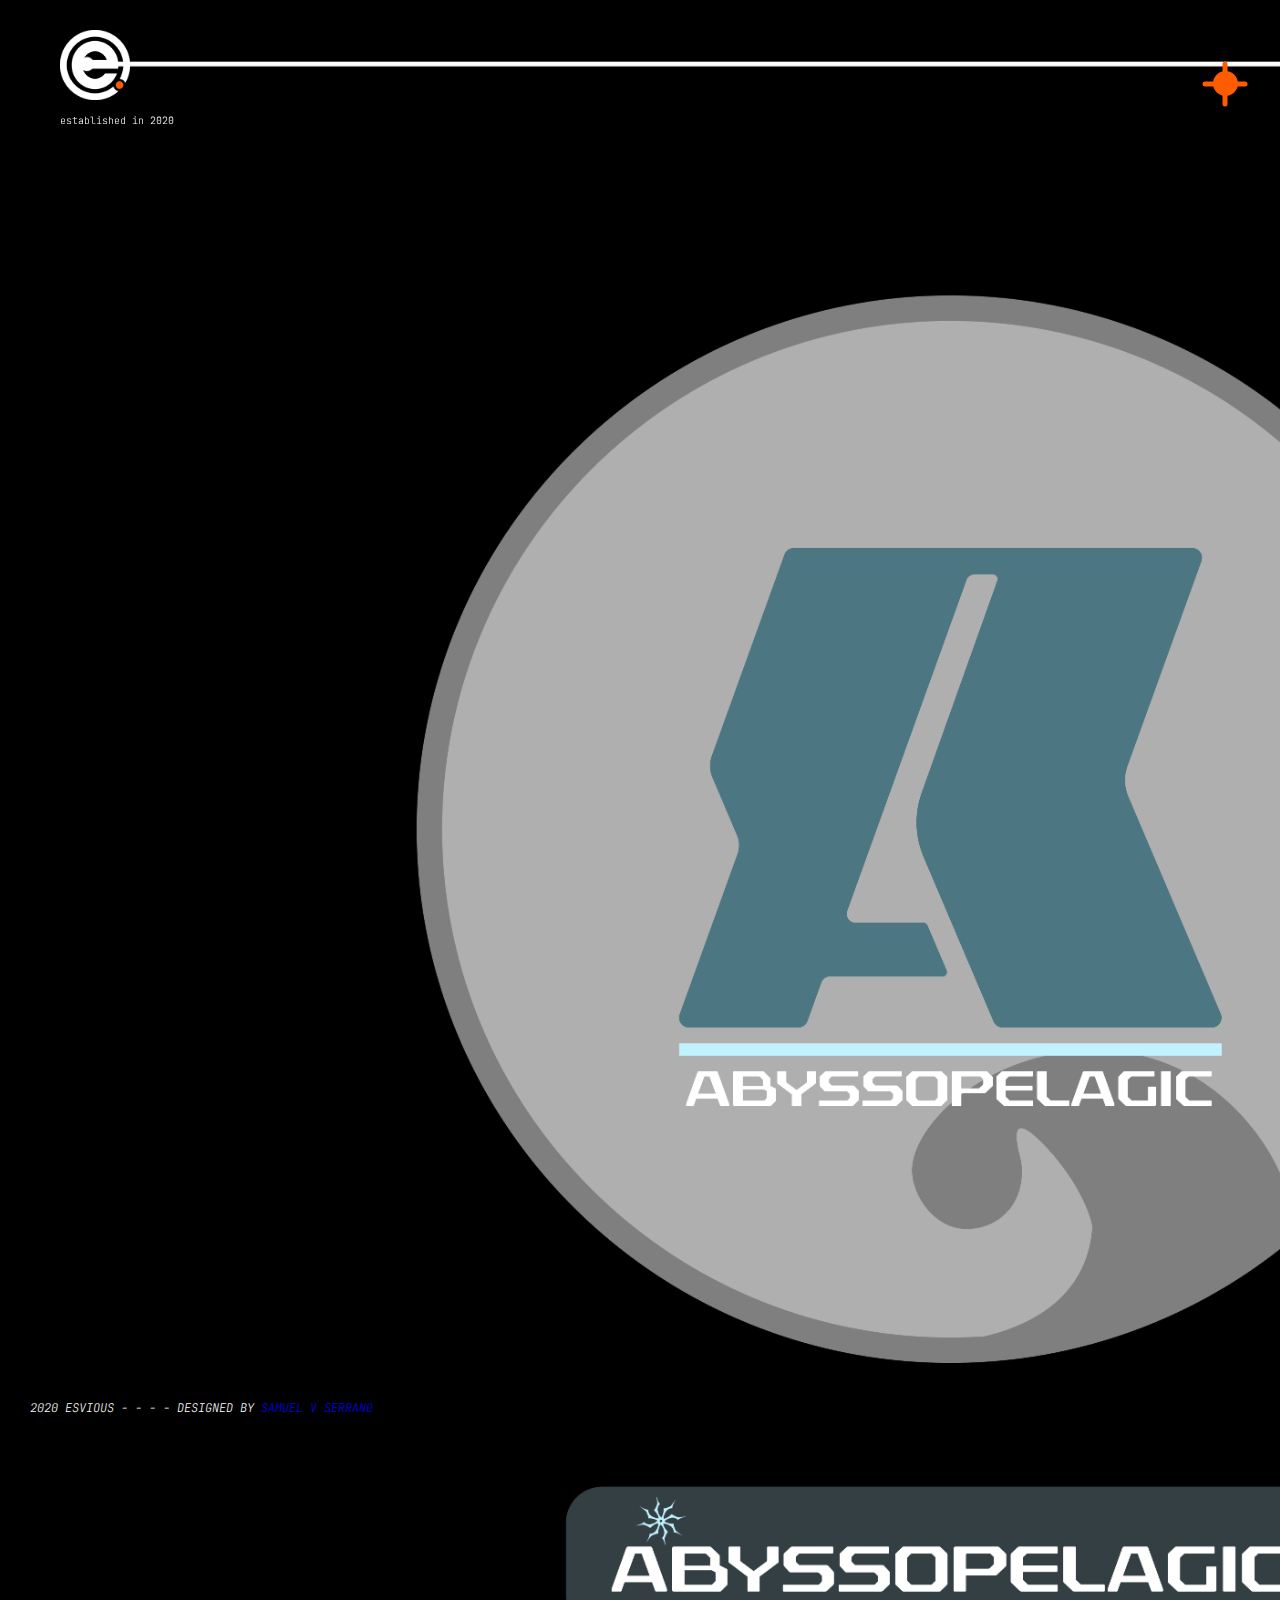
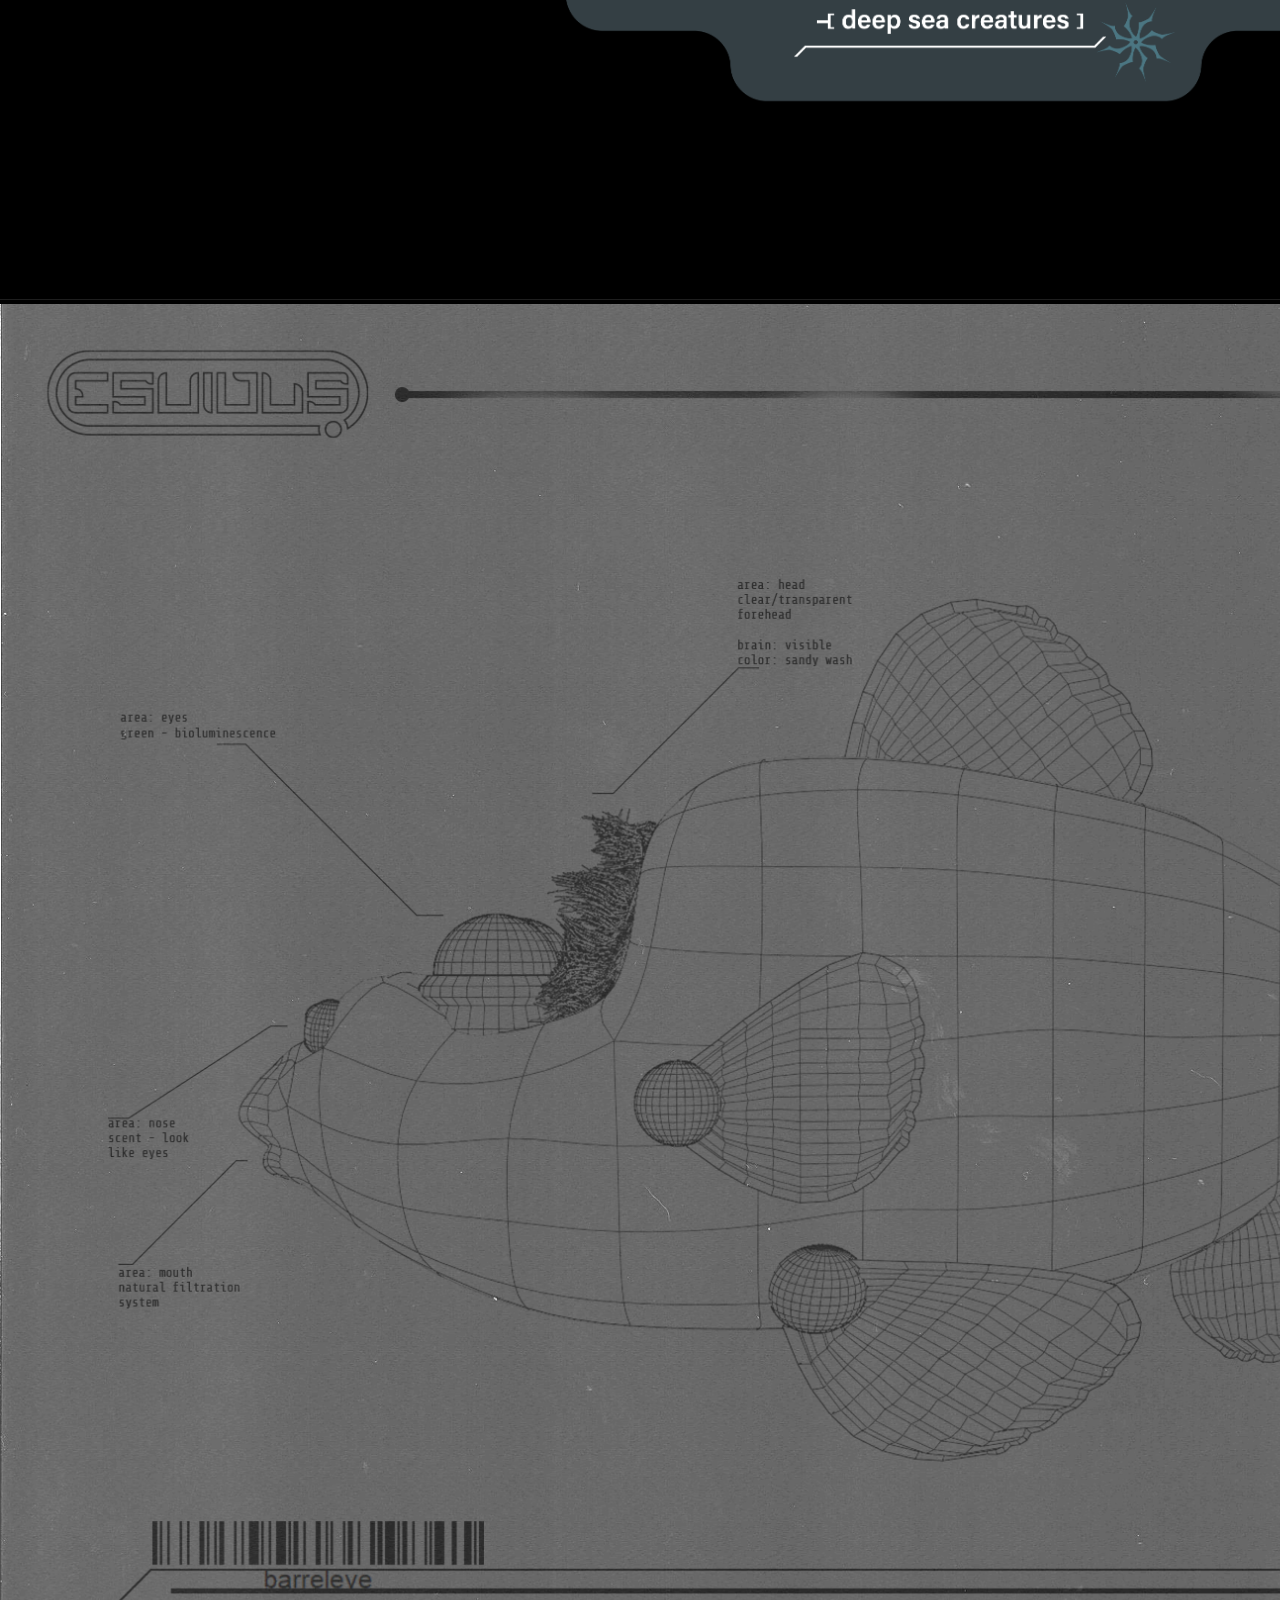
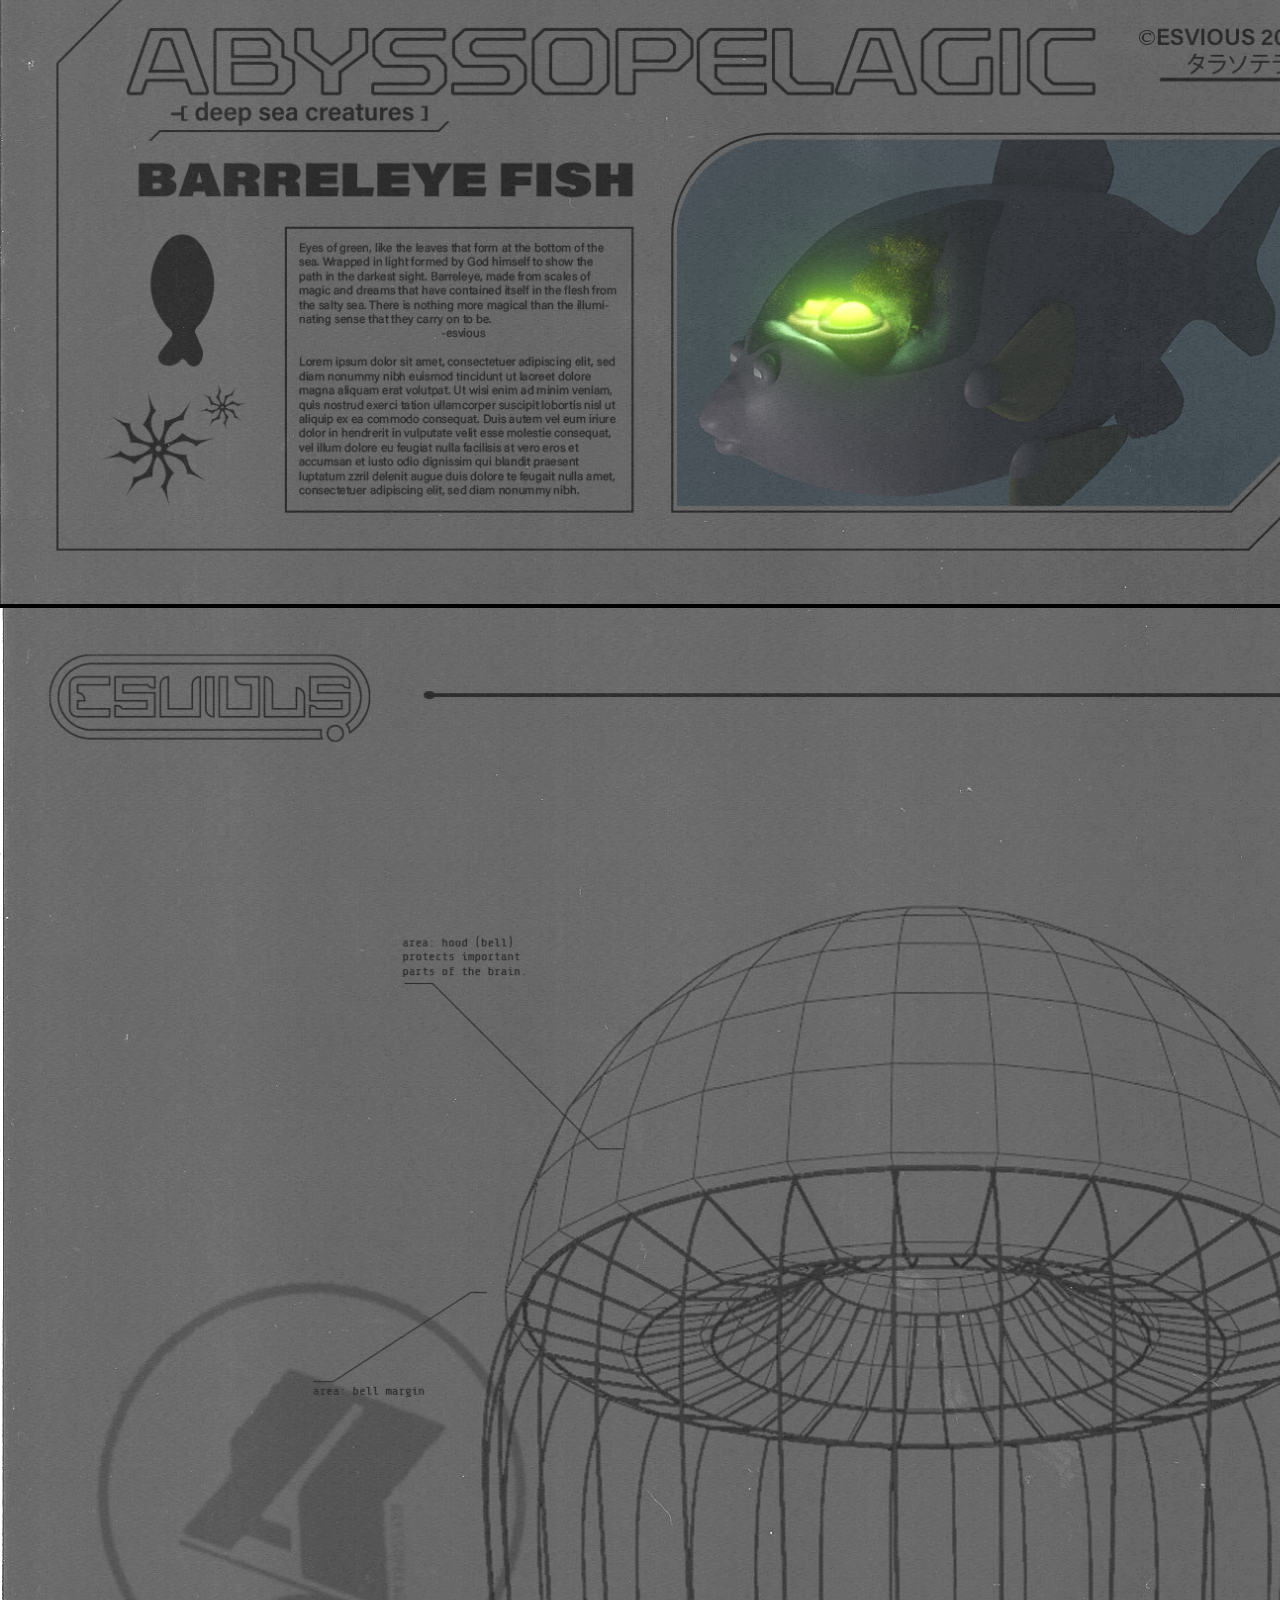
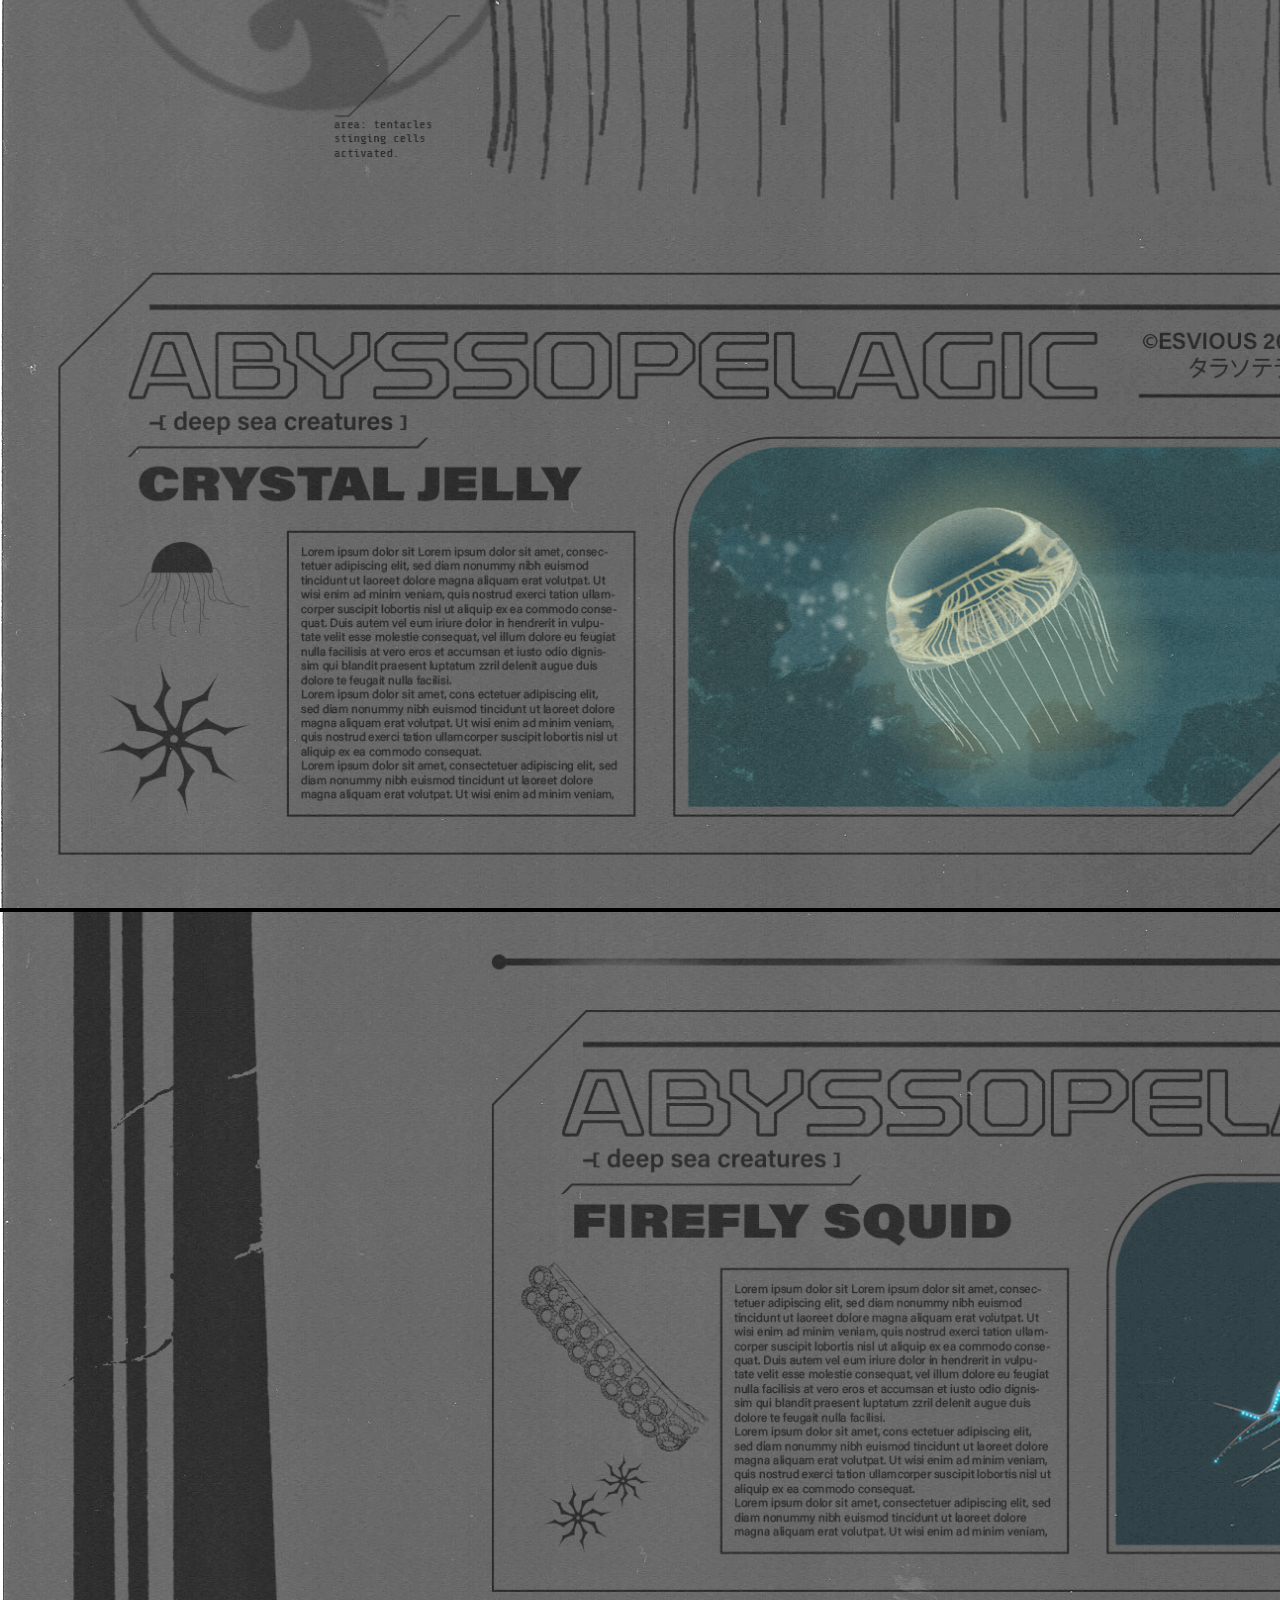
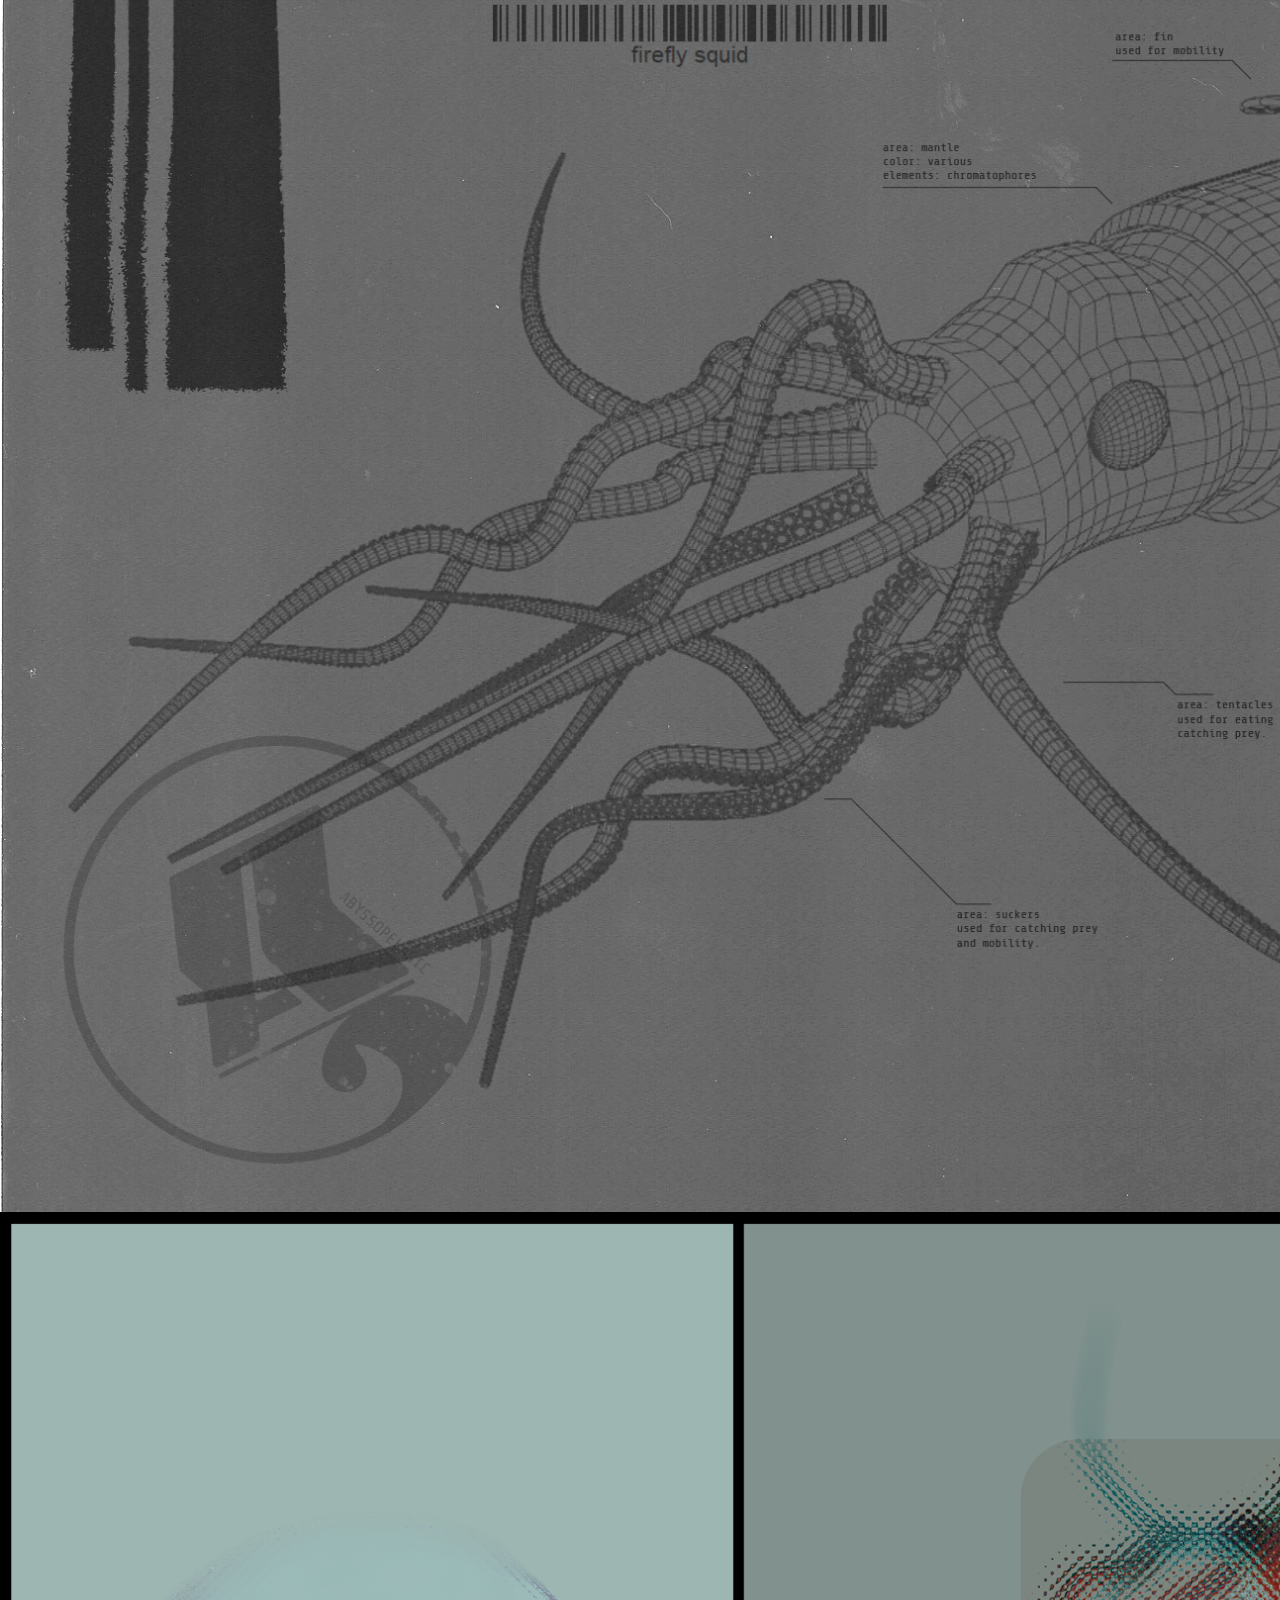
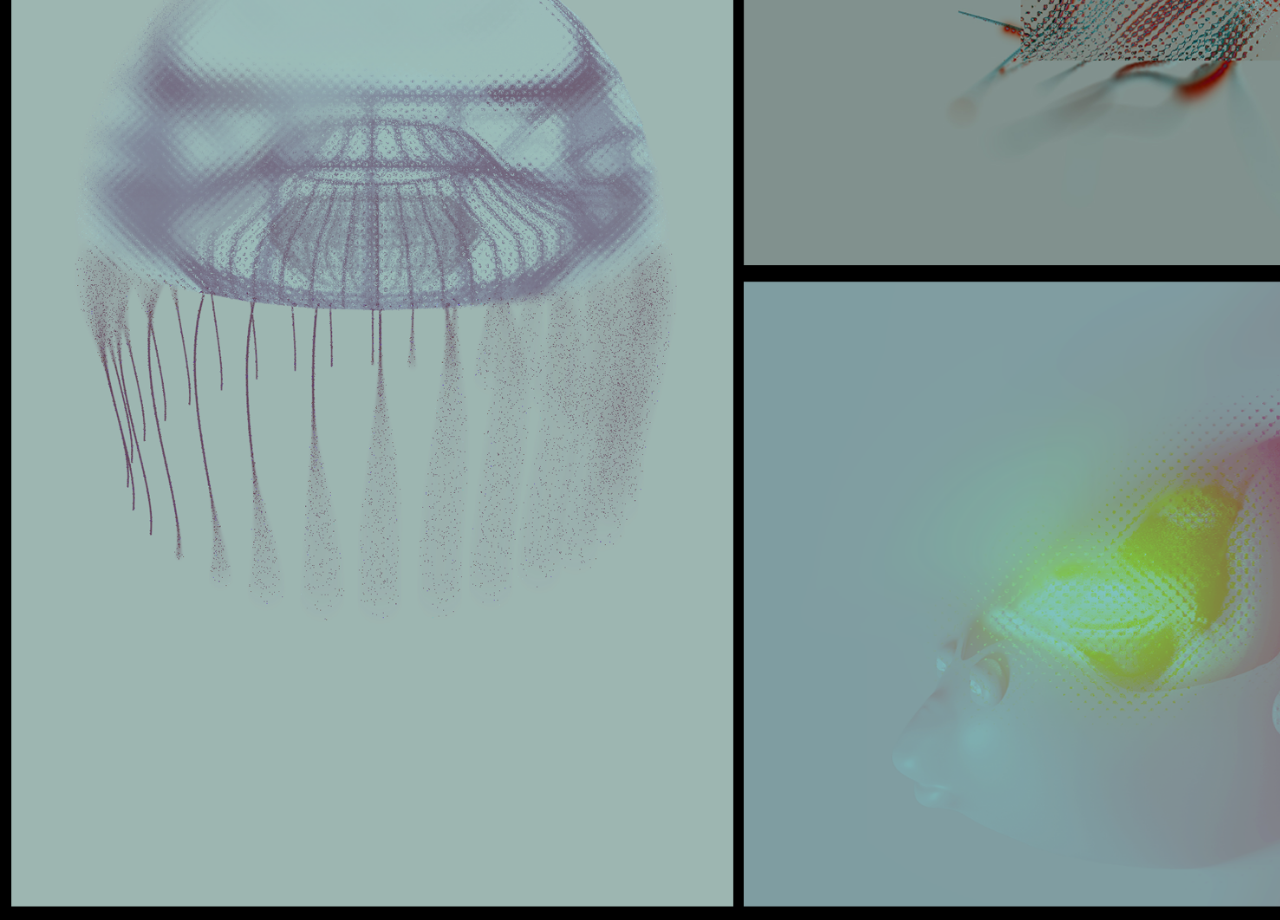
==== abysso.html @ 1f5da039 "new" ====
<!DOCTYPE html>
<html lang="en">
    <head>
        <title>esvious \ abyssopelagic</title>
		<meta charset="utf-8">
		<meta name="author" content="esvious">
        <meta name="viewport" content="width=device-width, initial-scale=1.0">
		<link href="styles.css" rel="stylesheet">
        <!--Favicon-->
        <link rel="icon" href="favicon-16x16.png" type="image/x-icon">
        <link rel="apple-touch-icon" sizes="180x180" href="/apple-touch-icon.png">
        <link rel="icon" type="image/png" sizes="32x32" href="/favicon-32x32.png">
        <link rel="icon" type="image/png" sizes="16x16" href="/favicon-16x16.png">
        <link rel="manifest" href="/site.webmanifest">
        <!--Favicon-->

        <!--Google Fonts - JetBrains Mono Designed by JetBrains, Philipp Nurullin, Konstantin Bulenkov-->
        <link rel="preconnect" href="https://fonts.googleapis.com">
        <link rel="preconnect" href="https://fonts.gstatic.com" crossorigin>
        <link href="https://fonts.googleapis.com/css2?family=JetBrains+Mono:ital,wght@0,100..800;1,100..800&display=swap" rel="stylesheet">
        <!--Google Fonts-->
    </head>
    
    <div id="wrapper">
        <body>
            <header>
                <div>
                    <a href="index.html"><img src="e_2024_logo_WHITE.png" alt="white logo" width="70px"></a>
                    <p>established in 2020</p>
                </div>

                <div class="nav-button">
                    <button class="atypical-menu-button" onclick="toggleMenu()"></button>

                     <nav class="full-screen-nav">
                        <ul>
                            <li><a href="ec.html">ETHEREAL CITY</a></li>
                            <li><a href="poe.html">PRODUCT OF ETHER</a></li>
                            <li><a href="abysso.html">ABYSSOPELAGIC</a></li>
                            <li><a href="hfth.html">HOPE FOR THE HOPELESS</a></li>
                            <li><a href="nostalgia.html">MY NOSTALGIA</a></li>
                            <li><a href="undead.html">UNDEAD</a></li>
                            <li><a href="#contact">PROJECT ORANGE</a></li>
                            <div class="dot"></div>
                            <li><a href="contact.html">CONTACT</a></li>
                            <p class="mob-foot">2020 ESVIOUS - - - - DESIGNED BY <a href="https://samvserrano.github.io/portfolio/" target="_blank" class="a-foot">SAMUEL V SERRANO</a></p>
                        </ul>
                    </nav>

                    <script>
                        function toggleMenu() {
                            var button = document.querySelector('.atypical-menu-button');
                            var nav = document.querySelector('.full-screen-nav');
                            button.classList.toggle('rotate');
                            nav.classList.toggle('visible');
                        }
                    </script>
                </div>
            </header>

            <div class="images">
                <img src="abysslogo-01.png" alt="">
                <img src="barreleyefish.png" alt="">
                <img src="crystaljelly.png" alt="">
                <img src="fireflysquid.png" alt="">
                <img src="neon-fishes.png" alt="">
            </div>
                
        </body>
    </div>

    <div class="collection">
        <footer>
            <p>2020 ESVIOUS - - - - DESIGNED BY <a href="https://samvserrano.github.io/portfolio/" target="_blank"> SAMUEL V SERRANO</a></p>
        </footer>
    </div> 
</html>
---- styles.css ----
#wrapper {
    width: 1890px;
    height: 1600px;
}

body {
    margin: 0;
    background-image: url(desert_esvious.jpg);
    background-color: #000000;
    background-repeat: no-repeat;
} 

header {
    display: flex; 
    position: fixed;
    width: 92%;
    margin-left: 60px;
    margin-top: 30px;
    justify-content: space-between;
    align-items: center; 
    z-index: 99;
}

header p {
    color: #FFFFFF;
    font-size: 10px;
}

p {
    font-family: "JetBrains Mono", monospace;
    font-optical-sizing: auto;
    font-weight: 200;
    font-style: normal;
}

.collection {
    margin-left: 10px;
    margin-top: -400px;
}


.ageless img {
    width: 1900px;
    margin-left: -10px;
}

.land-grid {
    display: grid;
    grid-template-columns: 1fr 1fr;
    gap: 50px;
    margin-top: -40px;
    margin-left: 25px;

}

.land-grid p {
    color: #FFFFFF;
    font-family: "JetBrains Mono", monospace;
    font-weight: 200;
    font-style: italic;
    font-size: 12px;

}

footer {
    margin-left: 20px;
    margin-top: 200px;
}

a {
    text-decoration: none;
}

a:hover {
    color: #FF5C00;
    transition: ease-in-out .3s;
}

a::after {
    color: #FF5C00;
}


footer p{
    color: #FFFFFF;
    font-family: "JetBrains Mono", monospace;
    font-weight: 200;
    font-style: italic;
    font-size: 12px;
}


/* BUTTON MENU */
.atypical-menu-button {
    width: 25px; /* Size of the button */
    height: 25px; /* Size of the button */
    background-color: #FF5C00;
    border: none;
    border-radius: 100%;
    position: relative;
    transition: transform 0.3s ease;
    color: white;
    z-index: 1001; /* Ensure button stays on top of the menu */
    cursor: pointer;
    display: flex;
    justify-content: center;
    align-items: center;
}

.atypical-menu-button::before, .atypical-menu-button::after {
    content: '';
    position: absolute;
    top: 50%;
    left: 50%;
    background-color: #FF5C00;
    width: 180%;
    height: 5px;
    border-radius: 5px; /* Rounded ends */
    transition: transform 0.3s ease;
}

.atypical-menu-button::before {
    transform: translate(-50%, -50%);
}

.atypical-menu-button::after {
    transform: translate(-50%, -50%) rotate(90deg);
}

.atypical-menu-button.rotate {
    transform: rotate(3deg);
}

.atypical-menu-button.rotate::before {
    transform: translate(-50%, -50%) rotate(45deg);
}

.atypical-menu-button.rotate::after {
    transform: translate(-50%, -50%) rotate(135deg);
}

/* Full-screen navigation styling */
.full-screen-nav {
    position: fixed;
    top: 0;
    left: 0;
    width: 100%;
    height: 100%;
    background-color: #000000; /* Slight transparency for overlay effect */
    display: flex;
    justify-content: center;
    align-items: center;
    opacity: 0;
    visibility: hidden;
    transition: opacity 0.5s ease, visibility 0s 0.5s;
    z-index: 1000; /* Below the button */
    
}

.full-screen-nav.visible {
    opacity: 1;
    visibility: visible;
    transition: opacity 0.5s ease;
}

.full-screen-nav ul {
    list-style: none;
    padding: 0;
    margin: 0;
    text-align:center;

}

.full-screen-nav li {
    margin: 20px 0;

}

.dot {
    background-color: #FF5C00;
    border-radius: 100%;
    width: 15px;
    height: 15px;
    display: flex;
    justify-content: center;
    align-items: center;
    position: relative;
}

.full-screen-nav a {
    text-decoration: none;
    color: #FFFFFF;
    transition: color 0.3s;
    font-family: "JetBrains Mono", monospace;
    font-weight: 400;
    font-style: italic;
    font-size: 45px;
}

.full-screen-nav a:hover {
    color: #FF5C00;
}

nav.full-screen-nav ul p.mob-foot {
    visibility: hidden;
}








/* Contact */

.formspree {
    background: #000000;
    padding: 20px;
    border-radius: 10px; /* Rounded edges */
    max-width: 400px;
    width: 100%;
    box-sizing: border-box; /* Ensures padding is included in the total width */
}

form {
    display: flex;
    flex-direction: column;
    gap: 15px; /* Space between form elements */
}

label {
    font-weight: bold;
    color: #FFFFFF;
    font-family: "JetBrains Mono", monospace;
    font-weight: 400;
}

input[type="email"],
textarea {
    width: 100%;
    padding: 10px;
    border-radius: 8px; /* Rounded edges for input fields */
    font-size: 14px;
    background: rgba(202, 202, 202, 0.5); /* Semi-transparent input background */
    box-sizing: border-box; /* Ensures padding is included in the total width */
    outline: none;
}

input[type="email"]:focus,
textarea:focus {
    border-color: #FF5C00; /* Border color on focus */
    background: rgba(202, 202, 202, 0.5); /* Slightly less transparent on focus */
}

button[type="submit"] {
    padding: 10px;
    background-color: #ffffff;
    border: none;
    border-radius: 8px; /* Rounded edges for the button */
    color: rgb(0, 0, 0);
    font-size: 16px;
    cursor: pointer;
    transition: background-color 0.3s; /* Smooth transition for hover effect */
}

button[type="submit"]:hover {
    background-color: #FF5C00; /* Darker shade on hover */
    color: #FFFFFF;
}


/* IMAGES */

body .images img{
    width: 1900px;

}




@media screen and (max-width: 1170px) {

    #wrapper {
        width: 390px;
        height: 644px;
        top: 0;
    }

    header {
        display: flex; 
        position: fixed;
        width: 20.5%;
        margin-left: 20px;
        margin-top: 30px;
        justify-content: space-between;
        align-items: center; 
        z-index: 100;
    } 
    
    header p {
        font-size: 5px;
    }

    .nav-button {
        margin-left: 230px;
    }

    .collection {
        margin-left: 10px;
        margin-top: -60px;
        z-index: 99;
    }

    .ageless img {
        width: 380px;
        z-index: 99;
        position: relative;
    }

    .land-grid {
        display: grid;
        grid-template-columns: 1fr 1fr;
        margin-top: -10px;
        margin-left: 25px;
        position: relative;

    }
    
    .land-grid p {
        color: #FFFFFF;
        font-family: "JetBrains Mono", monospace;
        font-weight: 200;
        font-style: italic;
        font-size: 5px;
    }

    footer {
        margin-left: 6px;
        margin-top: 20px;
        position: relative;
        z-index: 99;
        visibility: hidden;
    }

    a {
        text-decoration: none;
    }

    a:hover {
        color: #FF5C00;
        transition: ease-in-out .3s;
    }

    a::after {
        color: #FF5C00;
    }

    a:visited {
        color: #FF5C00;
    }


    footer p{
        color: #FFFFFF;
        font-family: "JetBrains Mono", monospace;
        font-weight: 200;
        font-style: italic;
        font-size: 10px;
    }
    




    /* Full-screen navigation styling */
    .full-screen-nav {
        position: fixed;
        top: 0;
        left: 0;
        width: 100%;
        height: 100%;
        background-color: #000000; /* Slight transparency for overlay effect */
        display: flex;
        justify-content: center;
        align-items: center;
        opacity: 0;
        visibility: hidden;
        transition: opacity 0.5s ease, visibility 0s 0.5s;
        z-index: 1000; /* Below the button */
        
    }

    .full-screen-nav.visible {
        opacity: 1;
        visibility: visible;
        transition: opacity 0.5s ease;
    }

    .full-screen-nav ul {
        list-style: none;
        padding: 0;
        margin: 0;
        text-align: right;
    }

    .full-screen-nav li {
        margin: 10px 0;
    }

    .dot {
        background-color: #FF5C00;
        border-radius: 100%;
        width: 15px;
        height: 15px;
        display: flex;
        justify-content: center;
        align-items: center;
        margin-left: 300px;
        position: relative;
    }

    .full-screen-nav a {
        text-decoration: none;
        color: #FFFFFF;
        transition: color 0.3s;

        font-family: "JetBrains Mono", monospace;
        font-weight: 400;
        font-style: italic;
        font-size: 22px;
    }

    .full-screen-nav a:hover {
        color: #FF5C00;
    }

    nav.full-screen-nav ul p.mob-foot {
        visibility: visible;
        font-size: 9px;
    }
    
    nav.full-screen-nav ul p.mob-foot a {
        color: #FF5C00;
        font-size: 9px;
    }

    nav.full-screen-nav ul p.mob-foot a:hover {
        color: #FFFFFF;
    }


    body .images img{
        width: 389px;
        height: 400px;
        overflow-x: hidden;
    }

}
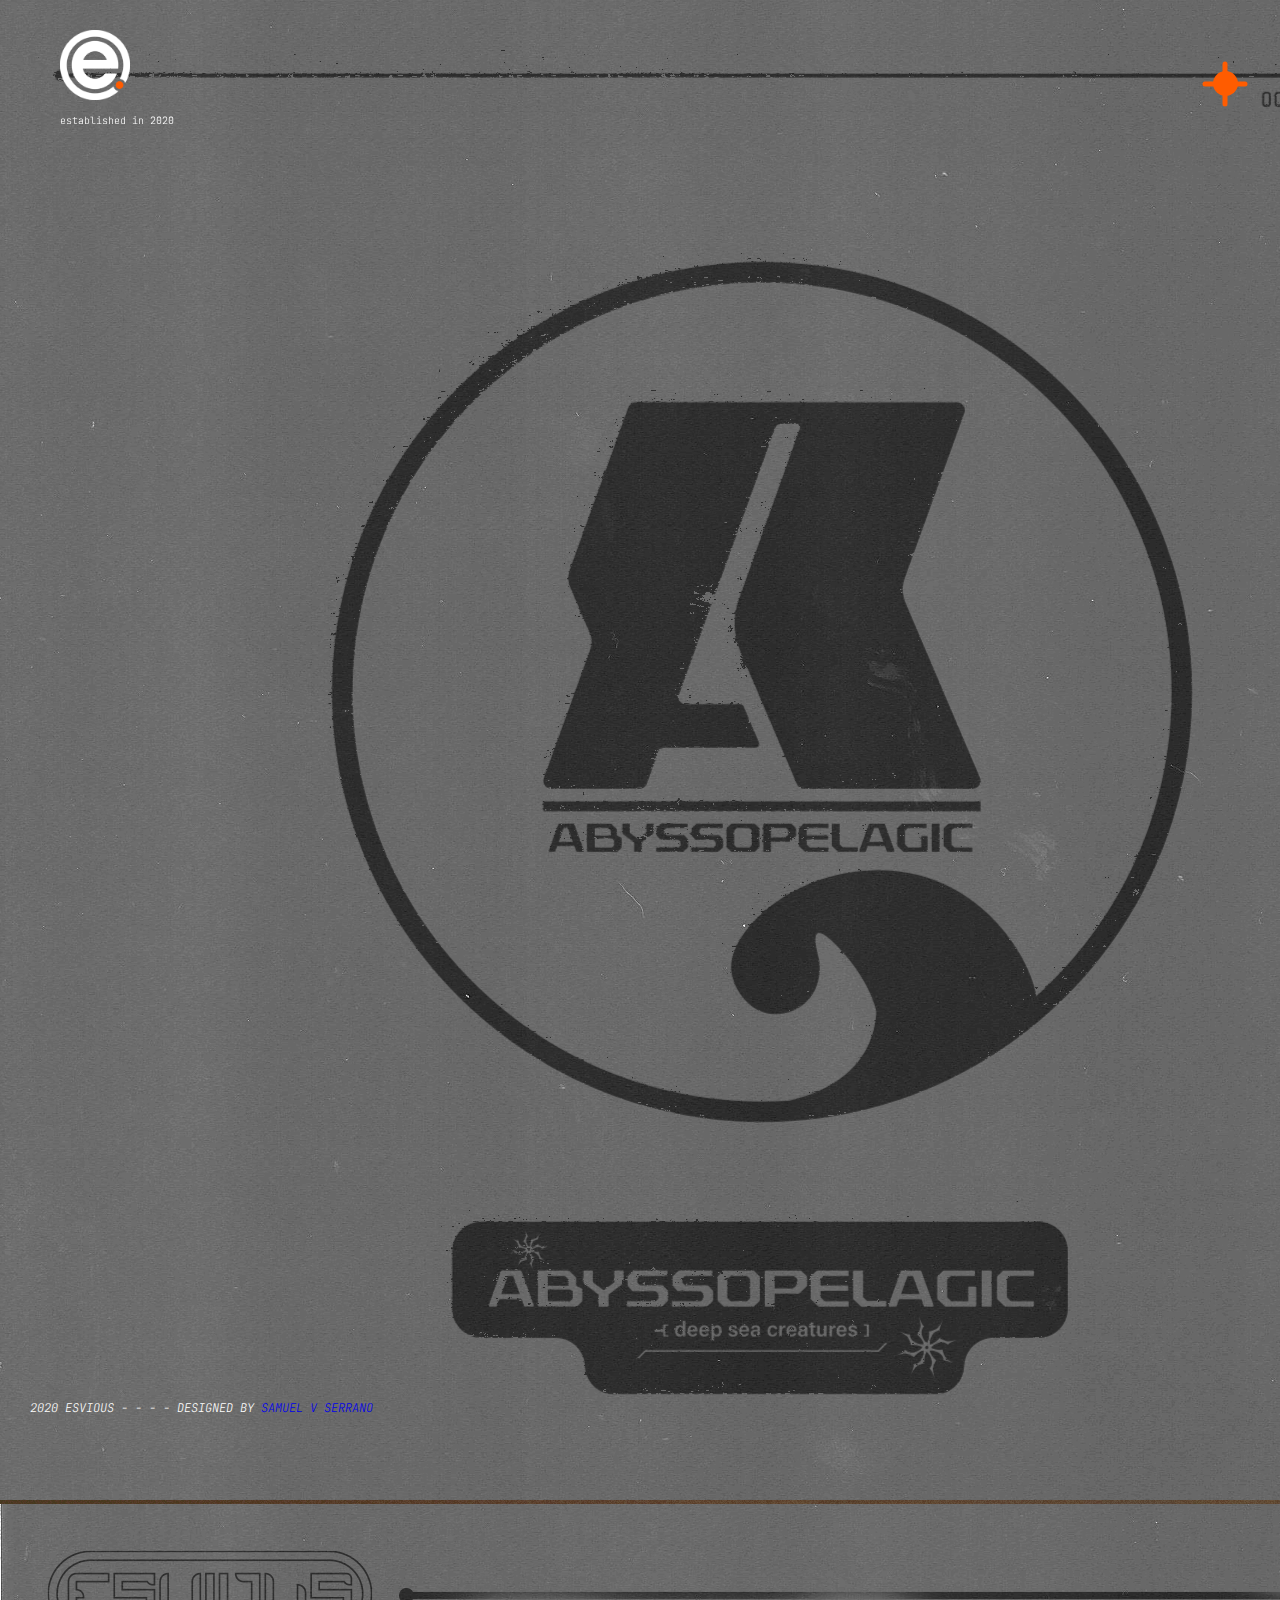
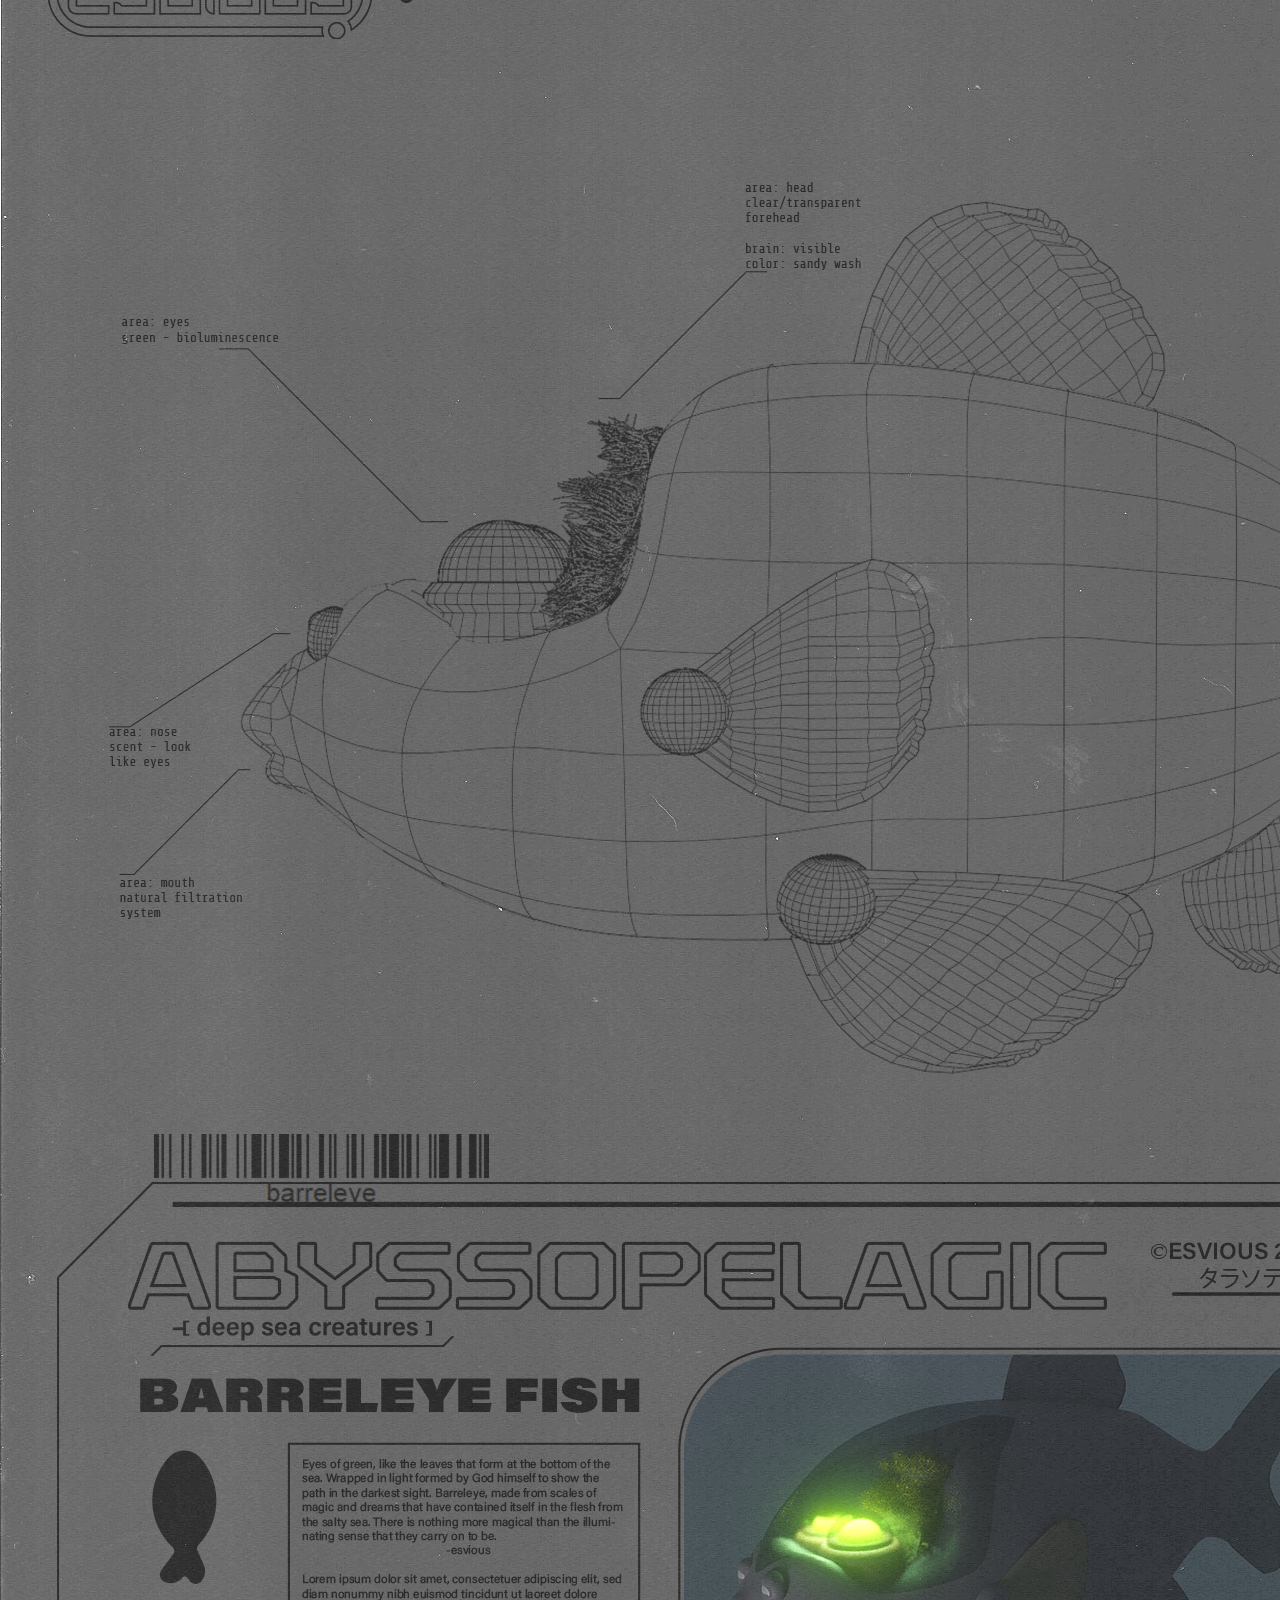
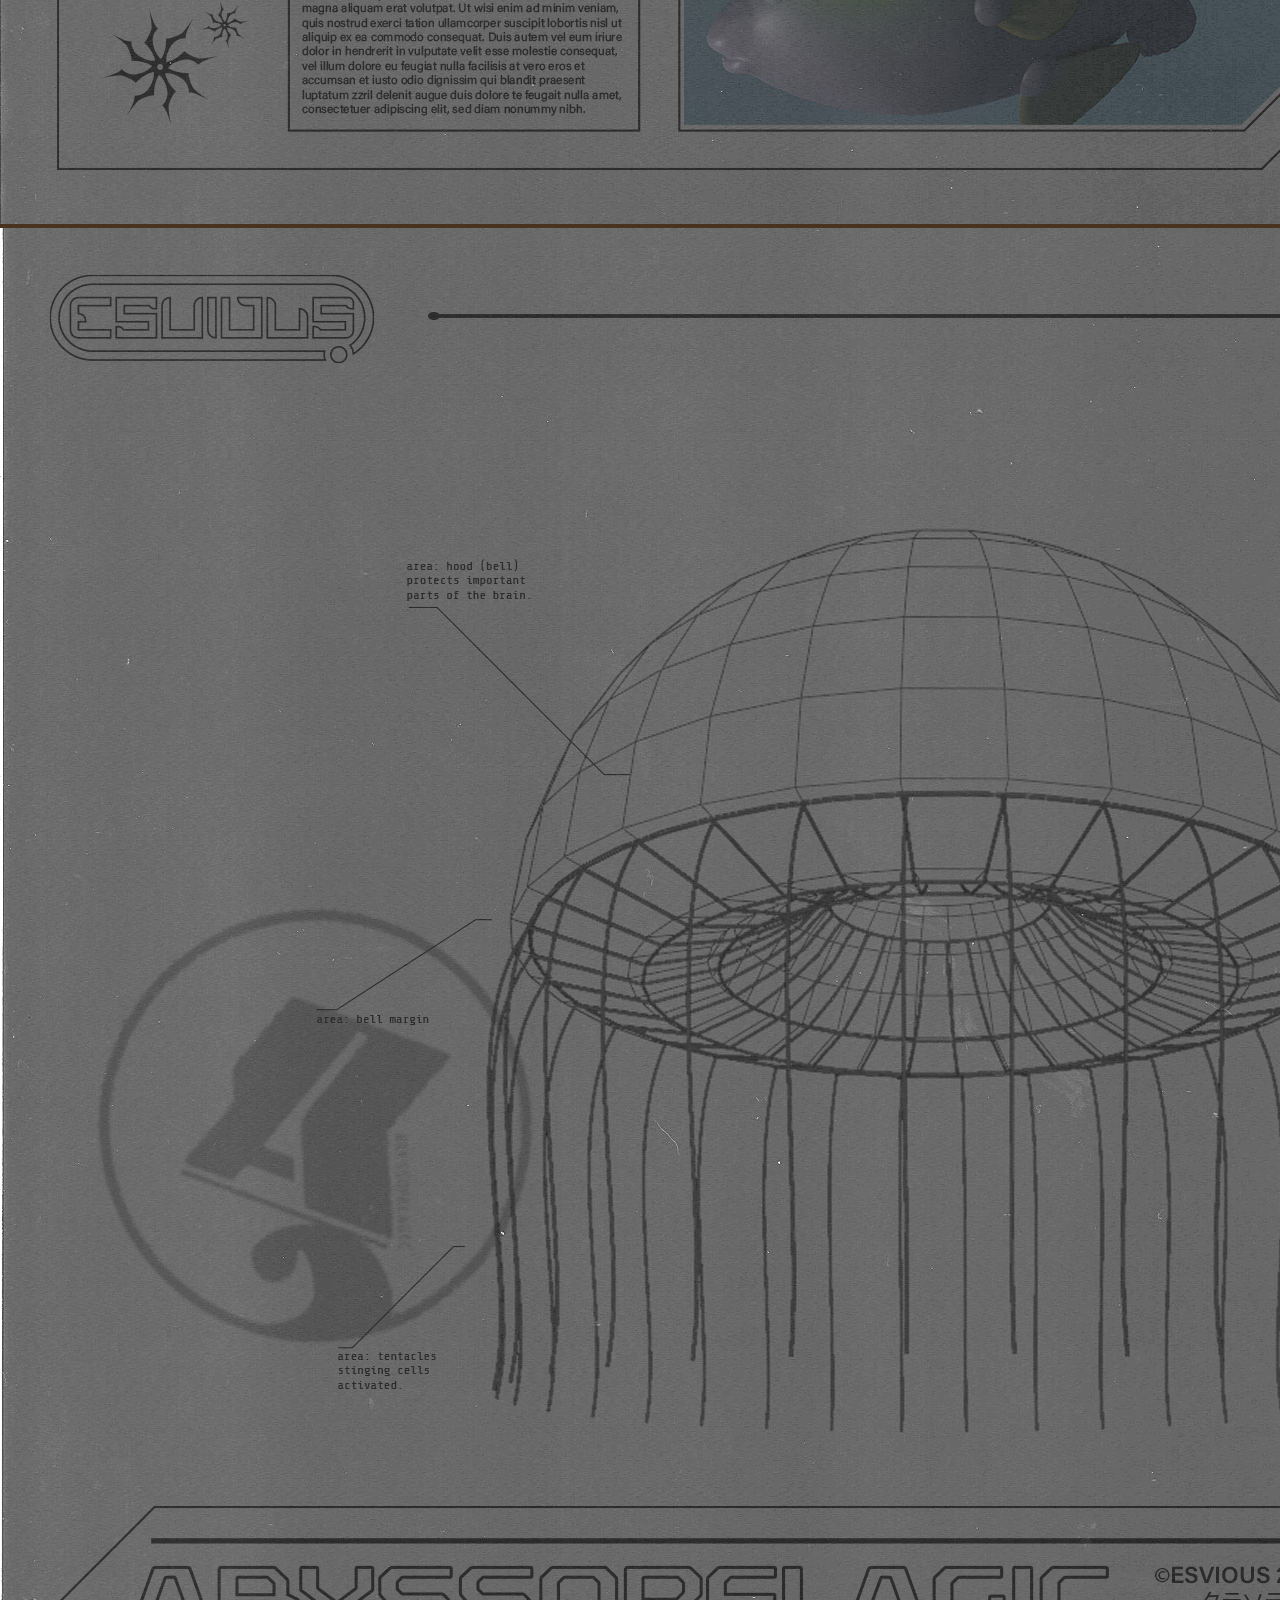
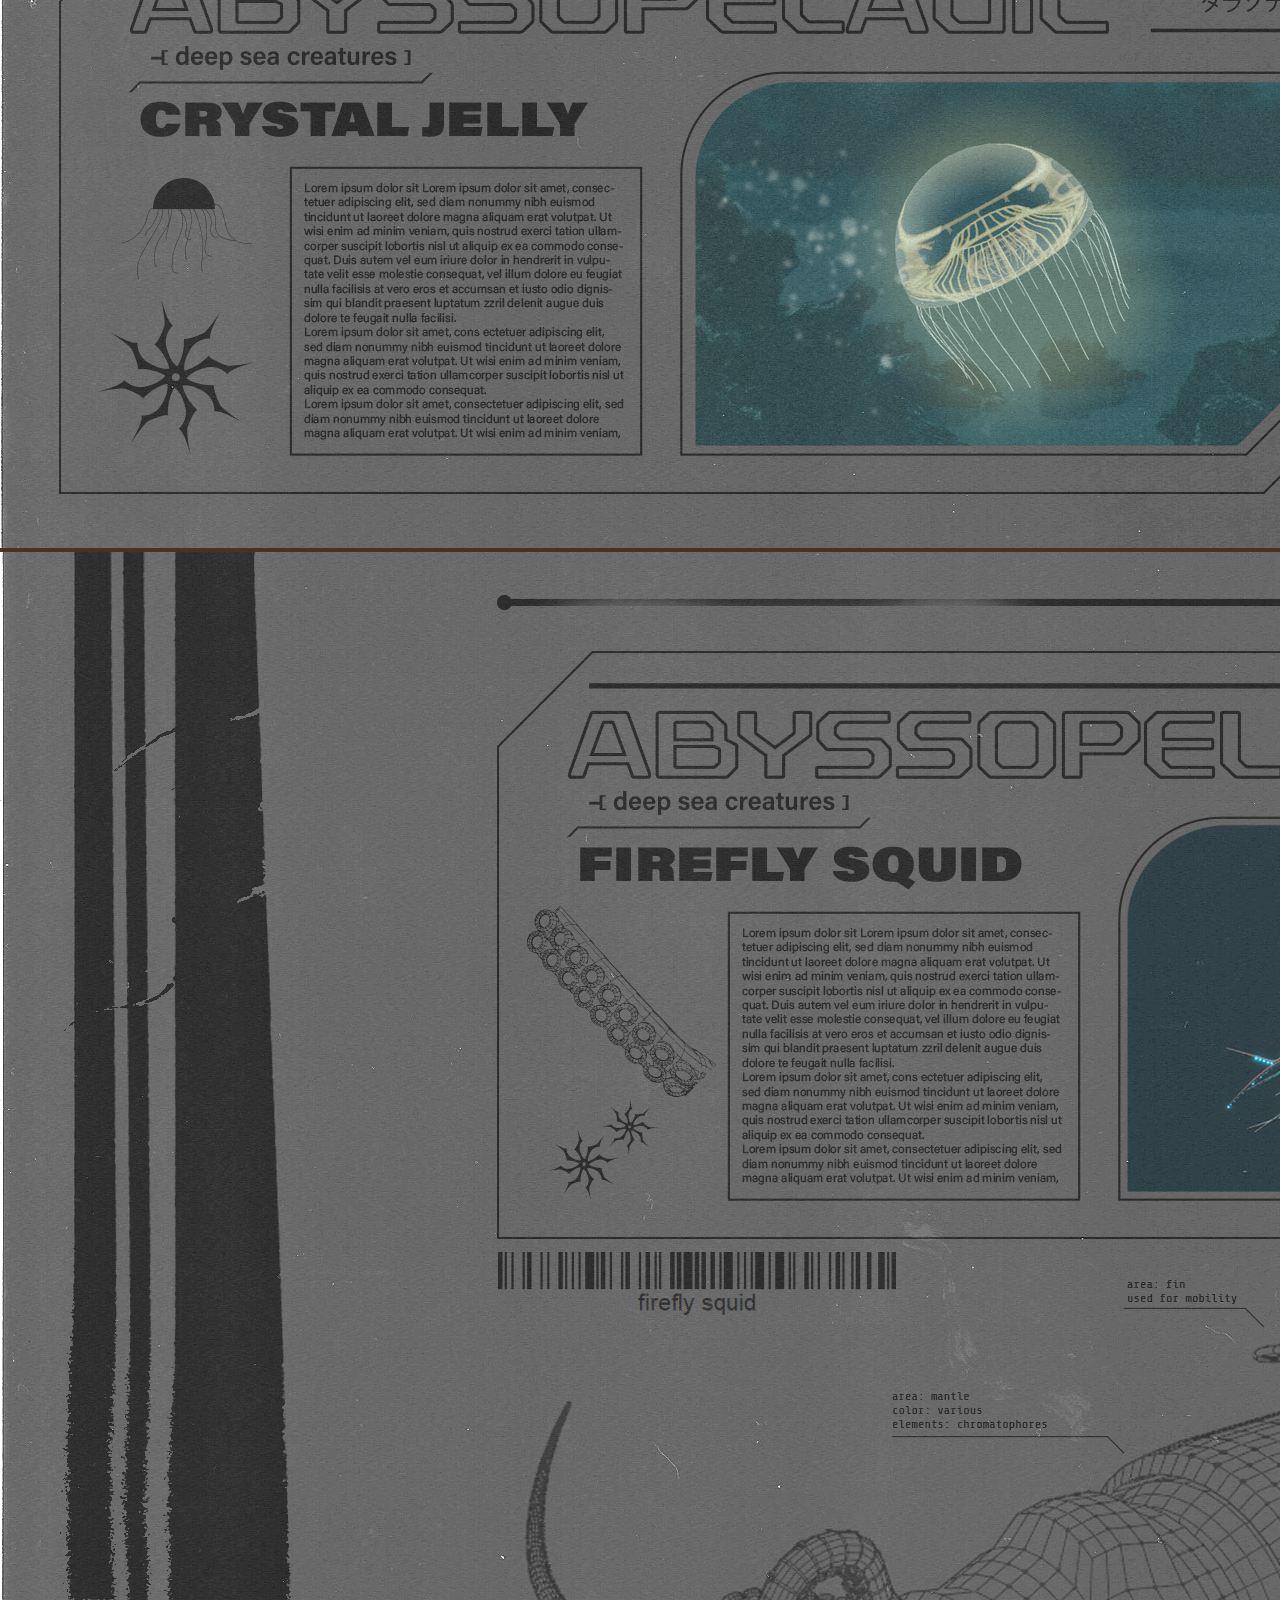
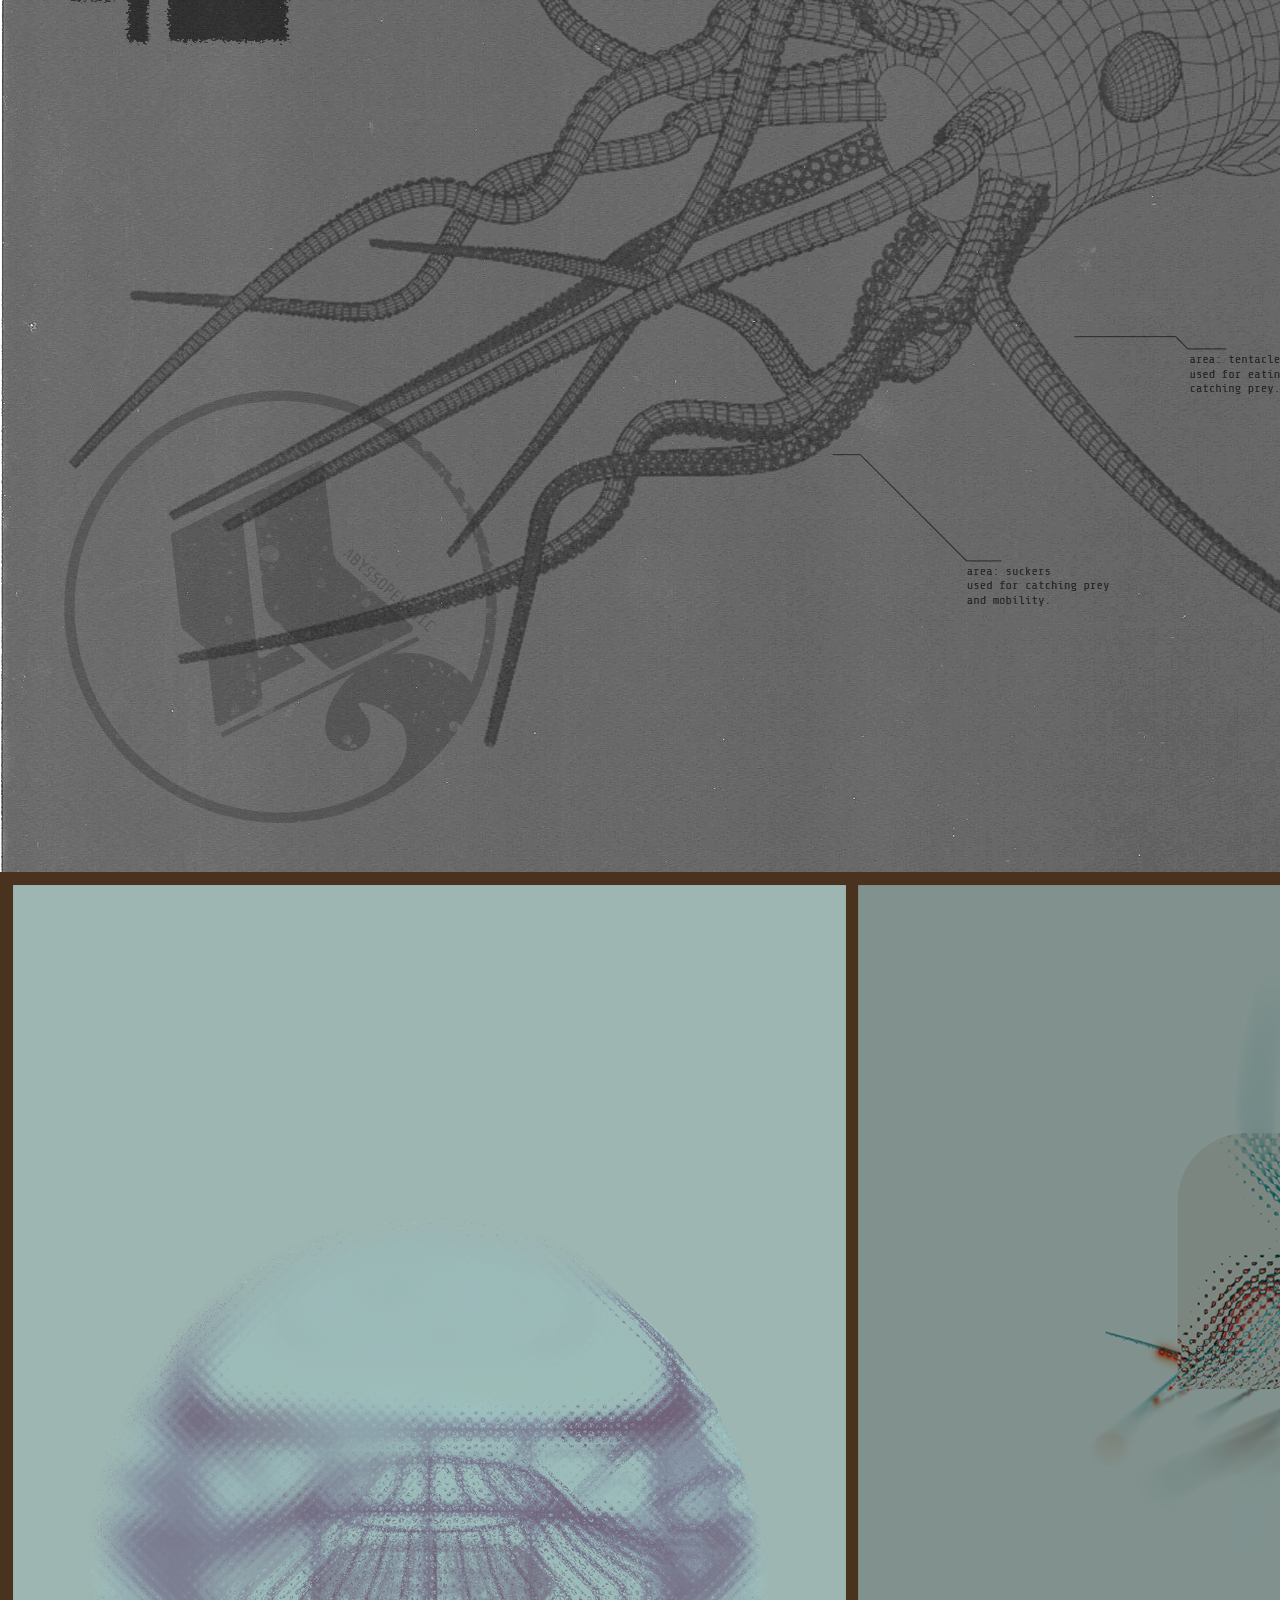
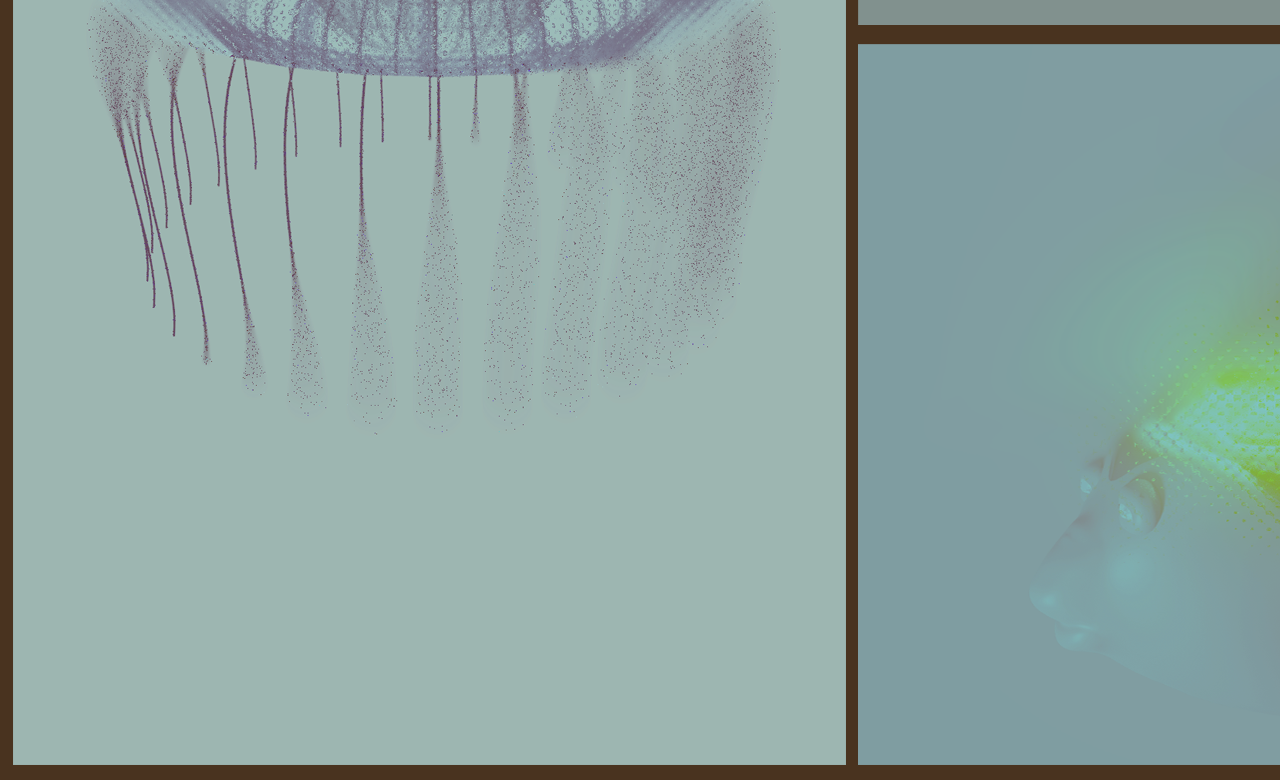
==== commit 05fefd98: "updatejan30" ====
--- a/abysso.html
+++ b/abysso.html
@@ -59,7 +59,7 @@
             </header>
 
             <div class="images">
-                <img src="abysslogo-01.png" alt="">
+                <img src="abysslogo-title.png" alt="">
                 <img src="barreleyefish.png" alt="">
                 <img src="crystaljelly.png" alt="">
                 <img src="fireflysquid.png" alt="">
--- a/styles.css
+++ b/styles.css
@@ -6,7 +6,7 @@
 body {
     margin: 0;
     background-image: url(desert_esvious.jpg);
-    background-color: #000000;
+    background-color: #49331f;
     background-repeat: no-repeat;
 } 
 
@@ -273,14 +273,23 @@
 /* IMAGES */
 
 body .images img{
-    width: 1900px;
-
-}
-
-
-
-
-@media screen and (max-width: 1170px) {
+    width: auto;
+
+}
+
+
+@media(max-width:768px){
+    
+    body .images img {
+        object-fit: contain;
+
+
+    }
+
+}
+
+
+@media(max-width: 1170px) {
 
     #wrapper {
         width: 390px;
